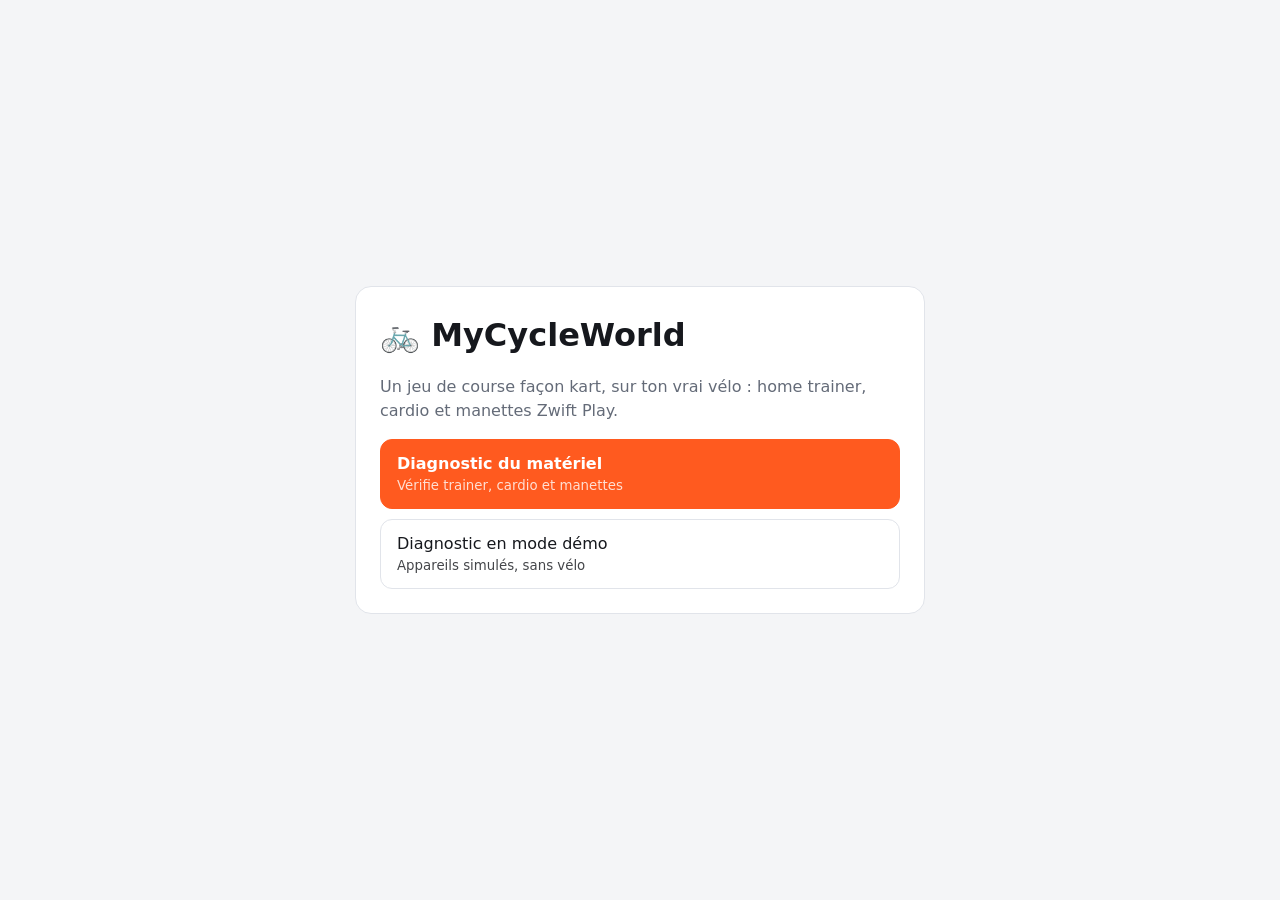
==== index.html @ 46823db3 "Page de diagnostic BLE : home trainer FTMS/CPS, cardio, Zwift Play, vitesses virtuelles Ajoute une p" ====
<!doctype html>
<html lang="fr">
<head>
  <meta charset="utf-8">
  <meta name="viewport" content="width=device-width, initial-scale=1">
  <title>MyCycleWorld</title>
  <style>
    :root { --bg: #f4f5f7; --card: #fff; --text: #16181d; --muted: #646b78; --accent: #ff5a1f; --border: #e1e4ea; }
    @media (prefers-color-scheme: dark) { :root:not([data-theme="light"]) { --bg: #0e1014; --card: #171a21; --text: #e8eaef; --muted: #949bab; --border: #2a2f3a; } }
    :root[data-theme="dark"] { --bg: #0e1014; --card: #171a21; --text: #e8eaef; --muted: #949bab; --border: #2a2f3a; }
    body { margin: 0; background: var(--bg); color: var(--text); font: 16px/1.5 system-ui, sans-serif; display: grid; place-items: center; min-height: 100vh; padding: 16px; box-sizing: border-box; }
    .card { background: var(--card); border: 1px solid var(--border); border-radius: 16px; padding: 24px; max-width: 520px; width: 100%; }
    h1 { margin: 0 0 4px; } p { color: var(--muted); }
    a.btn { display: block; text-decoration: none; padding: 12px 16px; border-radius: 12px; margin-top: 10px; border: 1px solid var(--border); color: var(--text); }
    a.btn.primary { background: var(--accent); border-color: var(--accent); color: #fff; font-weight: 600; }
    a.btn small { display: block; opacity: 0.8; font-weight: 400; }
  </style>
</head>
<body>
  <div class="card">
    <h1>🚲 MyCycleWorld</h1>
    <p>Un jeu de course façon kart, sur ton vrai vélo : home trainer, cardio et manettes Zwift Play.</p>
    <a class="btn primary" href="diag/">Diagnostic du matériel<small>Vérifie trainer, cardio et manettes</small></a>
    <a class="btn" href="diag/?demo=1">Diagnostic en mode démo<small>Appareils simulés, sans vélo</small></a>
  </div>
</body>
</html>
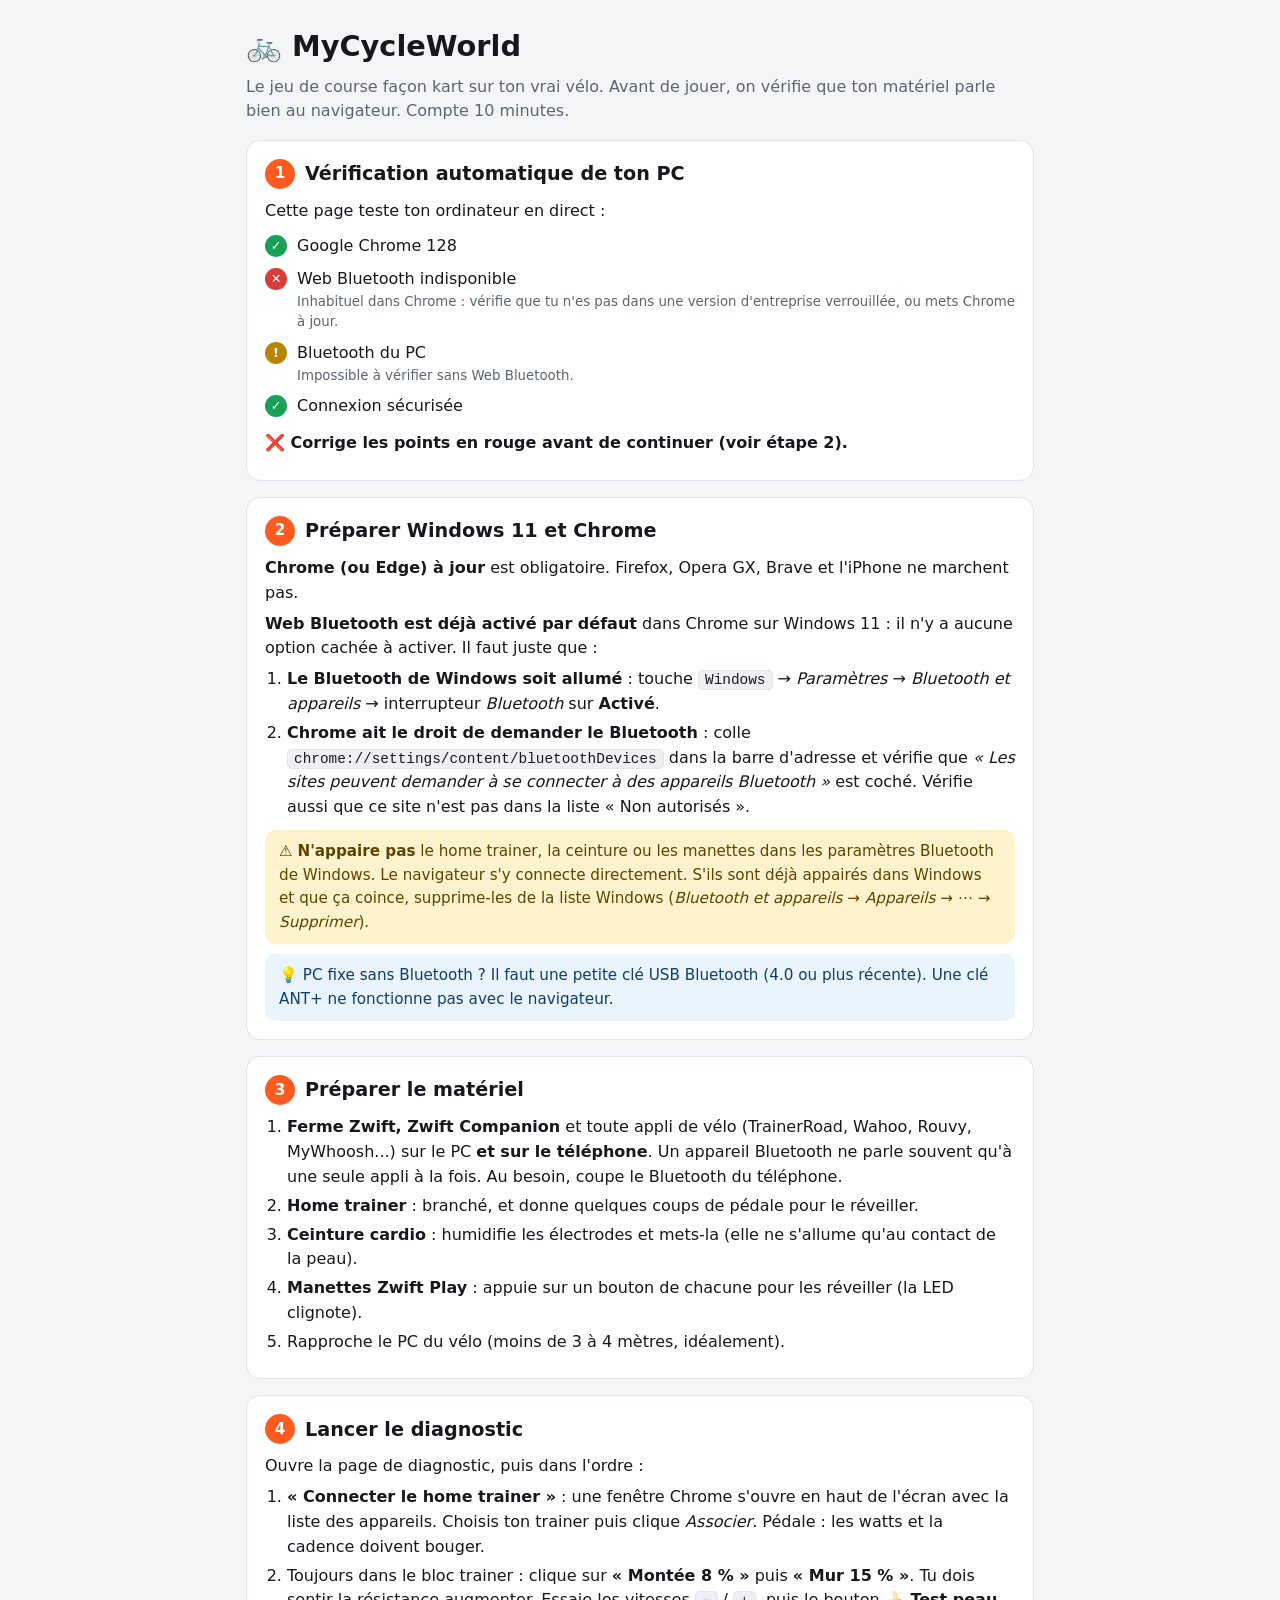
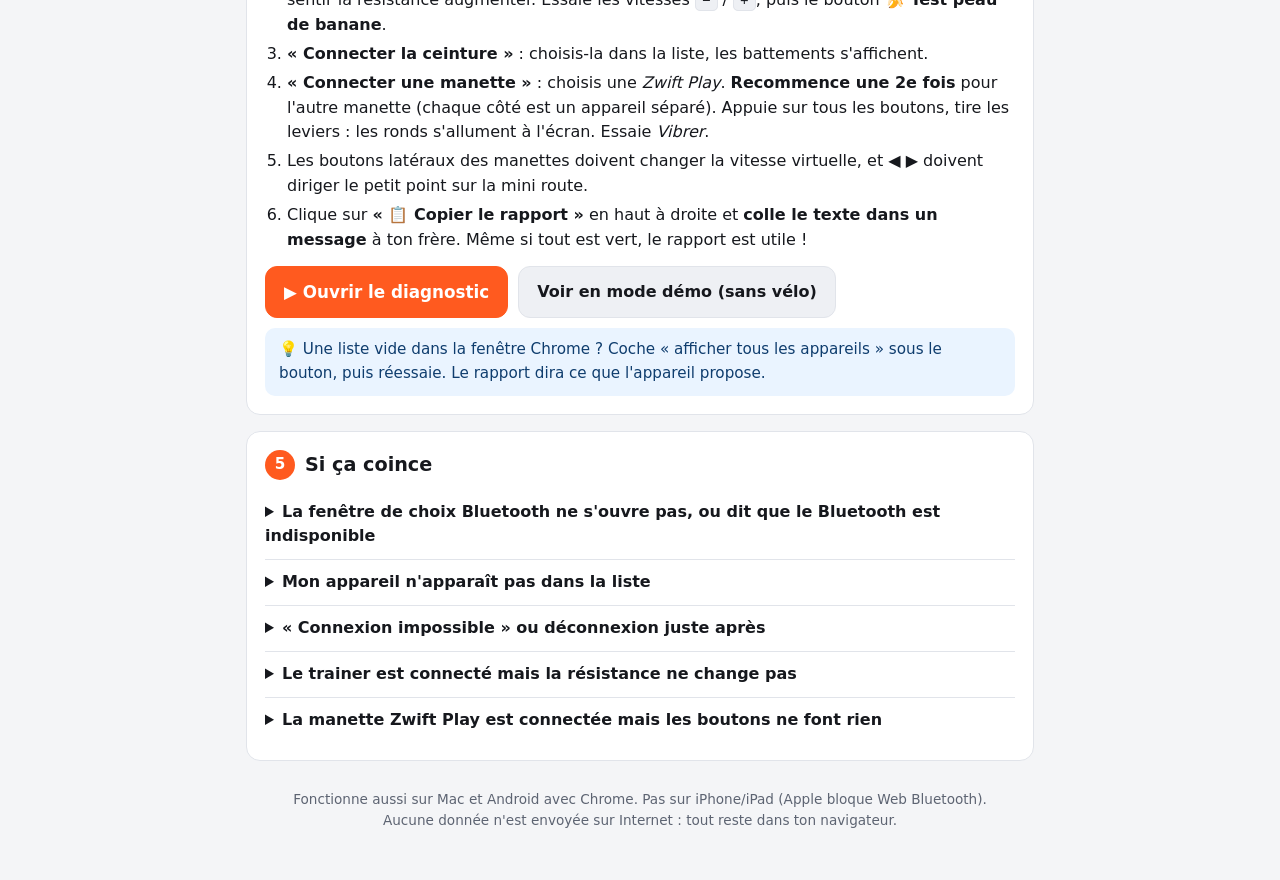
==== commit 496f480d: "Guide de connexion pas à pas, README et correctifs d'affichage mobile Page d'accueil transformée en " ====
--- a/index.html
+++ b/index.html
@@ -3,25 +3,231 @@
 <head>
   <meta charset="utf-8">
   <meta name="viewport" content="width=device-width, initial-scale=1">
-  <title>MyCycleWorld</title>
+  <title>MyCycleWorld · Guide</title>
+  <meta name="description" content="Comment connecter ton home trainer, ta ceinture cardio et tes manettes Zwift Play à MyCycleWorld.">
   <style>
-    :root { --bg: #f4f5f7; --card: #fff; --text: #16181d; --muted: #646b78; --accent: #ff5a1f; --border: #e1e4ea; }
-    @media (prefers-color-scheme: dark) { :root:not([data-theme="light"]) { --bg: #0e1014; --card: #171a21; --text: #e8eaef; --muted: #949bab; --border: #2a2f3a; } }
-    :root[data-theme="dark"] { --bg: #0e1014; --card: #171a21; --text: #e8eaef; --muted: #949bab; --border: #2a2f3a; }
-    body { margin: 0; background: var(--bg); color: var(--text); font: 16px/1.5 system-ui, sans-serif; display: grid; place-items: center; min-height: 100vh; padding: 16px; box-sizing: border-box; }
-    .card { background: var(--card); border: 1px solid var(--border); border-radius: 16px; padding: 24px; max-width: 520px; width: 100%; }
-    h1 { margin: 0 0 4px; } p { color: var(--muted); }
-    a.btn { display: block; text-decoration: none; padding: 12px 16px; border-radius: 12px; margin-top: 10px; border: 1px solid var(--border); color: var(--text); }
-    a.btn.primary { background: var(--accent); border-color: var(--accent); color: #fff; font-weight: 600; }
-    a.btn small { display: block; opacity: 0.8; font-weight: 400; }
+    :root {
+      --bg: #f4f5f7; --card: #ffffff; --text: #16181d; --muted: #5d6472; --border: #e1e4ea;
+      --accent: #ff5a1f; --ok: #18a058; --warn: #b98500; --bad: #d93a3a; --chip: #eef0f4;
+      --tip-bg: #eaf4ff; --tip-text: #0f3d6e; --alert-bg: #fff3cd; --alert-text: #5c4400;
+    }
+    @media (prefers-color-scheme: dark) {
+      :root:not([data-theme="light"]) {
+        --bg: #0e1014; --card: #171a21; --text: #e8eaef; --muted: #9aa1b0; --border: #2a2f3a; --chip: #222733;
+        --tip-bg: #10243a; --tip-text: #b9dbff; --alert-bg: #3a2f0c; --alert-text: #ffe39a;
+      }
+    }
+    :root[data-theme="dark"] {
+      --bg: #0e1014; --card: #171a21; --text: #e8eaef; --muted: #9aa1b0; --border: #2a2f3a; --chip: #222733;
+      --tip-bg: #10243a; --tip-text: #b9dbff; --alert-bg: #3a2f0c; --alert-text: #ffe39a;
+    }
+    * { box-sizing: border-box; }
+    body { margin: 0; background: var(--bg); color: var(--text); font: 16px/1.55 system-ui, -apple-system, "Segoe UI", Roboto, sans-serif; }
+    .wrap { max-width: 820px; margin: 0 auto; padding: 24px 16px 48px; }
+    header h1 { font-size: 1.8rem; margin: 0; }
+    header p { color: var(--muted); margin: 6px 0 0; }
+    h2 { font-size: 1.2rem; margin: 0 0 10px; display: flex; gap: 10px; align-items: center; }
+    .num { flex: none; width: 30px; height: 30px; border-radius: 50%; background: var(--accent); color: #fff; display: grid; place-items: center; font-size: 0.95rem; }
+    .card { background: var(--card); border: 1px solid var(--border); border-radius: 14px; padding: 18px; margin-top: 16px; }
+    .card p { margin: 6px 0; }
+    ol, ul { padding-left: 22px; margin: 6px 0; }
+    li { margin: 4px 0; }
+    code, kbd { overflow-wrap: anywhere; font: 0.9em ui-monospace, "Cascadia Mono", Consolas, monospace; background: var(--chip); border: 1px solid var(--border); border-radius: 5px; padding: 1px 6px; }
+    .copy { cursor: pointer; }
+    .muted { color: var(--muted); }
+    .tip { background: var(--tip-bg); color: var(--tip-text); border-radius: 10px; padding: 10px 14px; margin: 10px 0 0; font-size: 0.95rem; }
+    .alert { background: var(--alert-bg); color: var(--alert-text); border-radius: 10px; padding: 10px 14px; margin: 10px 0 0; font-size: 0.95rem; }
+    .cta { display: flex; flex-wrap: wrap; gap: 10px; margin-top: 14px; }
+    .btn { display: inline-flex; align-items: center; gap: 6px; text-decoration: none; padding: 12px 18px; border-radius: 12px; border: 1px solid var(--border); color: var(--text); background: var(--chip); font-weight: 600; }
+    .btn.primary { background: var(--accent); border-color: var(--accent); color: #fff; font-size: 1.05rem; }
+    .checks { list-style: none; padding: 0; margin: 10px 0 0; display: grid; gap: 8px; }
+    .checks li { display: flex; gap: 10px; align-items: flex-start; margin: 0; }
+    .dot { flex: none; width: 22px; height: 22px; border-radius: 50%; display: grid; place-items: center; color: #fff; font-size: 0.8rem; font-weight: 700; background: var(--muted); margin-top: 1px; }
+    .ok .dot { background: var(--ok); } .warn .dot { background: var(--warn); } .bad .dot { background: var(--bad); }
+    .checks small { display: block; color: var(--muted); }
+    #verdict { font-weight: 600; margin-top: 12px; }
+    details { border-top: 1px solid var(--border); padding: 10px 0; }
+    details:first-of-type { border-top: 0; }
+    summary { cursor: pointer; font-weight: 600; }
+    details p, details ul { margin-top: 8px; }
+    footer { color: var(--muted); font-size: 0.85rem; text-align: center; margin-top: 28px; }
   </style>
 </head>
 <body>
-  <div class="card">
-    <h1>🚲 MyCycleWorld</h1>
-    <p>Un jeu de course façon kart, sur ton vrai vélo : home trainer, cardio et manettes Zwift Play.</p>
-    <a class="btn primary" href="diag/">Diagnostic du matériel<small>Vérifie trainer, cardio et manettes</small></a>
-    <a class="btn" href="diag/?demo=1">Diagnostic en mode démo<small>Appareils simulés, sans vélo</small></a>
+  <div class="wrap">
+    <header>
+      <h1>🚲 MyCycleWorld</h1>
+      <p>Le jeu de course façon kart sur ton vrai vélo. Avant de jouer, on vérifie que ton matériel parle bien au navigateur. Compte 10 minutes.</p>
+    </header>
+
+    <section class="card">
+      <h2><span class="num">1</span> Vérification automatique de ton PC</h2>
+      <p>Cette page teste ton ordinateur en direct :</p>
+      <ul class="checks" id="checks">
+        <li id="cBrowser"><span class="dot">…</span><span>Navigateur</span></li>
+        <li id="cApi"><span class="dot">…</span><span>Web Bluetooth</span></li>
+        <li id="cAdapter"><span class="dot">…</span><span>Bluetooth du PC</span></li>
+        <li id="cSecure"><span class="dot">…</span><span>Connexion sécurisée (https)</span></li>
+      </ul>
+      <p id="verdict"></p>
+    </section>
+
+    <section class="card">
+      <h2><span class="num">2</span> Préparer Windows 11 et Chrome</h2>
+      <p><strong>Chrome (ou Edge) à jour</strong> est obligatoire. Firefox, Opera GX, Brave et l'iPhone ne marchent pas.</p>
+      <p><strong>Web Bluetooth est déjà activé par défaut</strong> dans Chrome sur Windows 11 : il n'y a aucune option cachée à activer. Il faut juste que :</p>
+      <ol>
+        <li><strong>Le Bluetooth de Windows soit allumé</strong> : touche <kbd>Windows</kbd> → <em>Paramètres</em> → <em>Bluetooth et appareils</em> → interrupteur <em>Bluetooth</em> sur <strong>Activé</strong>.</li>
+        <li><strong>Chrome ait le droit de demander le Bluetooth</strong> : colle <code class="copy" title="Cliquer pour copier">chrome://settings/content/bluetoothDevices</code> dans la barre d'adresse et vérifie que <em>« Les sites peuvent demander à se connecter à des appareils Bluetooth »</em> est coché. Vérifie aussi que ce site n'est pas dans la liste « Non autorisés ».</li>
+      </ol>
+      <div class="alert">⚠️ <strong>N'appaire pas</strong> le home trainer, la ceinture ou les manettes dans les paramètres Bluetooth de Windows. Le navigateur s'y connecte directement. S'ils sont déjà appairés dans Windows et que ça coince, supprime-les de la liste Windows (<em>Bluetooth et appareils</em> → <em>Appareils</em> → ⋯ → <em>Supprimer</em>).</div>
+      <div class="tip">💡 PC fixe sans Bluetooth ? Il faut une petite clé USB Bluetooth (4.0 ou plus récente). Une clé ANT+ ne fonctionne pas avec le navigateur.</div>
+    </section>
+
+    <section class="card">
+      <h2><span class="num">3</span> Préparer le matériel</h2>
+      <ol>
+        <li><strong>Ferme Zwift, Zwift Companion</strong> et toute appli de vélo (TrainerRoad, Wahoo, Rouvy, MyWhoosh...) sur le PC <strong>et sur le téléphone</strong>. Un appareil Bluetooth ne parle souvent qu'à une seule appli à la fois. Au besoin, coupe le Bluetooth du téléphone.</li>
+        <li><strong>Home trainer</strong> : branché, et donne quelques coups de pédale pour le réveiller.</li>
+        <li><strong>Ceinture cardio</strong> : humidifie les électrodes et mets-la (elle ne s'allume qu'au contact de la peau).</li>
+        <li><strong>Manettes Zwift Play</strong> : appuie sur un bouton de chacune pour les réveiller (la LED clignote).</li>
+        <li>Rapproche le PC du vélo (moins de 3 à 4 mètres, idéalement).</li>
+      </ol>
+    </section>
+
+    <section class="card">
+      <h2><span class="num">4</span> Lancer le diagnostic</h2>
+      <p>Ouvre la page de diagnostic, puis dans l'ordre :</p>
+      <ol>
+        <li><strong>« Connecter le home trainer »</strong> : une fenêtre Chrome s'ouvre en haut de l'écran avec la liste des appareils. Choisis ton trainer puis clique <em>Associer</em>. Pédale : les watts et la cadence doivent bouger.</li>
+        <li>Toujours dans le bloc trainer : clique sur <strong>« Montée 8 % »</strong> puis <strong>« Mur 15 % »</strong>. Tu dois sentir la résistance augmenter. Essaie les vitesses <kbd>−</kbd> / <kbd>+</kbd>, puis le bouton <strong>🍌 Test peau de banane</strong>.</li>
+        <li><strong>« Connecter la ceinture »</strong> : choisis-la dans la liste, les battements s'affichent.</li>
+        <li><strong>« Connecter une manette »</strong> : choisis une <em>Zwift Play</em>. <strong>Recommence une 2e fois</strong> pour l'autre manette (chaque côté est un appareil séparé). Appuie sur tous les boutons, tire les leviers : les ronds s'allument à l'écran. Essaie <em>Vibrer</em>.</li>
+        <li>Les boutons latéraux des manettes doivent changer la vitesse virtuelle, et ◀ ▶ doivent diriger le petit point sur la mini route.</li>
+        <li>Clique sur <strong>« 📋 Copier le rapport »</strong> en haut à droite et <strong>colle le texte dans un message</strong> à ton frère. Même si tout est vert, le rapport est utile !</li>
+      </ol>
+      <div class="cta">
+        <a class="btn primary" href="diag/">▶ Ouvrir le diagnostic</a>
+        <a class="btn" href="diag/?demo=1">Voir en mode démo (sans vélo)</a>
+      </div>
+      <div class="tip">💡 Une liste vide dans la fenêtre Chrome ? Coche « afficher tous les appareils » sous le bouton, puis réessaie. Le rapport dira ce que l'appareil propose.</div>
+    </section>
+
+    <section class="card">
+      <h2><span class="num">5</span> Si ça coince</h2>
+      <details>
+        <summary>La fenêtre de choix Bluetooth ne s'ouvre pas, ou dit que le Bluetooth est indisponible</summary>
+        <ul>
+          <li>Vérifie l'étape 2 (Bluetooth Windows activé, autorisation dans Chrome).</li>
+          <li>Ferme complètement Chrome (toutes les fenêtres) puis rouvre-le.</li>
+          <li>Mets Chrome à jour : <code class="copy">chrome://settings/help</code>.</li>
+        </ul>
+      </details>
+      <details>
+        <summary>Mon appareil n'apparaît pas dans la liste</summary>
+        <ul>
+          <li>Il est sans doute encore connecté à une autre appli (Zwift, Companion, téléphone). Ferme-la et attends 10 secondes.</li>
+          <li>Réveille-le (pédaler, appuyer sur un bouton, mettre la ceinture).</li>
+          <li>Coche « afficher tous les appareils ».</li>
+        </ul>
+      </details>
+      <details>
+        <summary>« Connexion impossible » ou déconnexion juste après</summary>
+        <ul>
+          <li>Réessaie une ou deux fois, Windows rate parfois la première connexion.</li>
+          <li>Si l'appareil est appairé dans les paramètres Windows, supprime-le de Windows (voir l'encadré de l'étape 2).</li>
+          <li>Éteins/rallume le Bluetooth de Windows.</li>
+        </ul>
+      </details>
+      <details>
+        <summary>Le trainer est connecté mais la résistance ne change pas</summary>
+        <ul>
+          <li>Regarde le bilan : « Le trainer accepte les changements de pente » doit être vert.</li>
+          <li>Pédale à au moins 60 tr/min : beaucoup de trainers ne freinent pas à l'arrêt.</li>
+          <li>Ferme toute autre appli qui pourrait garder le contrôle du trainer.</li>
+          <li>Envoie le rapport : il indique si ton modèle accepte la simulation de pente.</li>
+        </ul>
+      </details>
+      <details>
+        <summary>La manette Zwift Play est connectée mais les boutons ne font rien</summary>
+        <ul>
+          <li>Vérifie que Zwift et Zwift Companion sont bien fermés <strong>sur le téléphone aussi</strong>.</li>
+          <li>Appuie sur un bouton : la page indique alors si c'est la manette gauche ou droite.</li>
+          <li>Coche « détails techniques » dans le journal, appuie sur quelques boutons, puis envoie le rapport. C'est exactement ce qui permet de corriger.</li>
+        </ul>
+      </details>
+    </section>
+
+    <footer>
+      Fonctionne aussi sur Mac et Android avec Chrome. Pas sur iPhone/iPad (Apple bloque Web Bluetooth).<br>
+      Aucune donnée n'est envoyée sur Internet : tout reste dans ton navigateur.
+    </footer>
   </div>
+
+  <script>
+    (async () => {
+      const set = (id, state, title, detail) => {
+        const li = document.getElementById(id);
+        li.className = state;
+        li.querySelector('.dot').textContent = { ok: '✓', warn: '!', bad: '✕' }[state];
+        li.lastElementChild.innerHTML = `${title}${detail ? `<small>${detail}</small>` : ''}`;
+      };
+      const ua = navigator.userAgent;
+      const brands = (navigator.userAgentData?.brands || []).map((b) => b.brand);
+      const isEdge = /Edg\//.test(ua);
+      const isChrome = brands.includes('Google Chrome') || (/Chrome\//.test(ua) && !isEdge && !/OPR\//.test(ua));
+      const isIOS = /iPhone|iPad|iPod/.test(ua) || (navigator.platform === 'MacIntel' && navigator.maxTouchPoints > 1);
+      const major = Number((ua.match(/(?:Chrome|Edg)\/(\d+)/) || [])[1] || 0);
+      let allGood = true;
+
+      if (isIOS) {
+        set('cBrowser', 'bad', 'iPhone / iPad détecté', 'Apple bloque Web Bluetooth : utilise un PC Windows, un Mac ou un Android avec Chrome.');
+        allGood = false;
+      } else if (isChrome || isEdge) {
+        const name = isEdge ? 'Microsoft Edge' : 'Google Chrome';
+        if (major && major < 120) {
+          set('cBrowser', 'warn', `${name} ${major}`, 'Version ancienne : mets à jour via chrome://settings/help');
+        } else set('cBrowser', 'ok', `${name}${major ? ' ' + major : ''}`);
+      } else {
+        set('cBrowser', 'bad', 'Navigateur non compatible', 'Ouvre cette page dans Google Chrome ou Microsoft Edge.');
+        allGood = false;
+      }
+
+      if (!window.isSecureContext) {
+        set('cSecure', 'bad', 'Page non sécurisée', 'Il faut ouvrir la page en https://');
+        allGood = false;
+      } else set('cSecure', 'ok', 'Connexion sécurisée');
+
+      if (!navigator.bluetooth) {
+        set('cApi', 'bad', 'Web Bluetooth indisponible', isChrome || isEdge
+          ? 'Inhabituel dans Chrome : vérifie que tu n\'es pas dans une version d\'entreprise verrouillée, ou mets Chrome à jour.'
+          : 'Ce navigateur ne le gère pas.');
+        set('cAdapter', 'warn', 'Bluetooth du PC', 'Impossible à vérifier sans Web Bluetooth.');
+        allGood = false;
+      } else {
+        set('cApi', 'ok', 'Web Bluetooth disponible');
+        let available = null;
+        try { available = await navigator.bluetooth.getAvailability(); } catch { available = null; }
+        if (available === true) set('cAdapter', 'ok', 'Bluetooth du PC détecté et allumé');
+        else if (available === false) {
+          set('cAdapter', 'bad', 'Bluetooth éteint ou absent', 'Allume-le : Paramètres Windows → Bluetooth et appareils → Bluetooth Activé. PC fixe : il faut peut-être une clé USB Bluetooth.');
+          allGood = false;
+        } else set('cAdapter', 'warn', 'Bluetooth du PC', 'Impossible à vérifier automatiquement : la fenêtre de connexion le dira.');
+      }
+
+      document.getElementById('verdict').textContent = allGood
+        ? '✅ Ton PC est prêt. Passe aux étapes suivantes.'
+        : '❌ Corrige les points en rouge avant de continuer (voir étape 2).';
+
+      document.querySelectorAll('.copy').forEach((el) => el.addEventListener('click', async () => {
+        try {
+          await navigator.clipboard.writeText(el.textContent);
+          const old = el.textContent;
+          el.textContent = 'copié ✓ (colle-le dans la barre d\'adresse)';
+          setTimeout(() => (el.textContent = old), 1800);
+        } catch { /* copie manuelle */ }
+      }));
+    })();
+  </script>
 </body>
 </html>
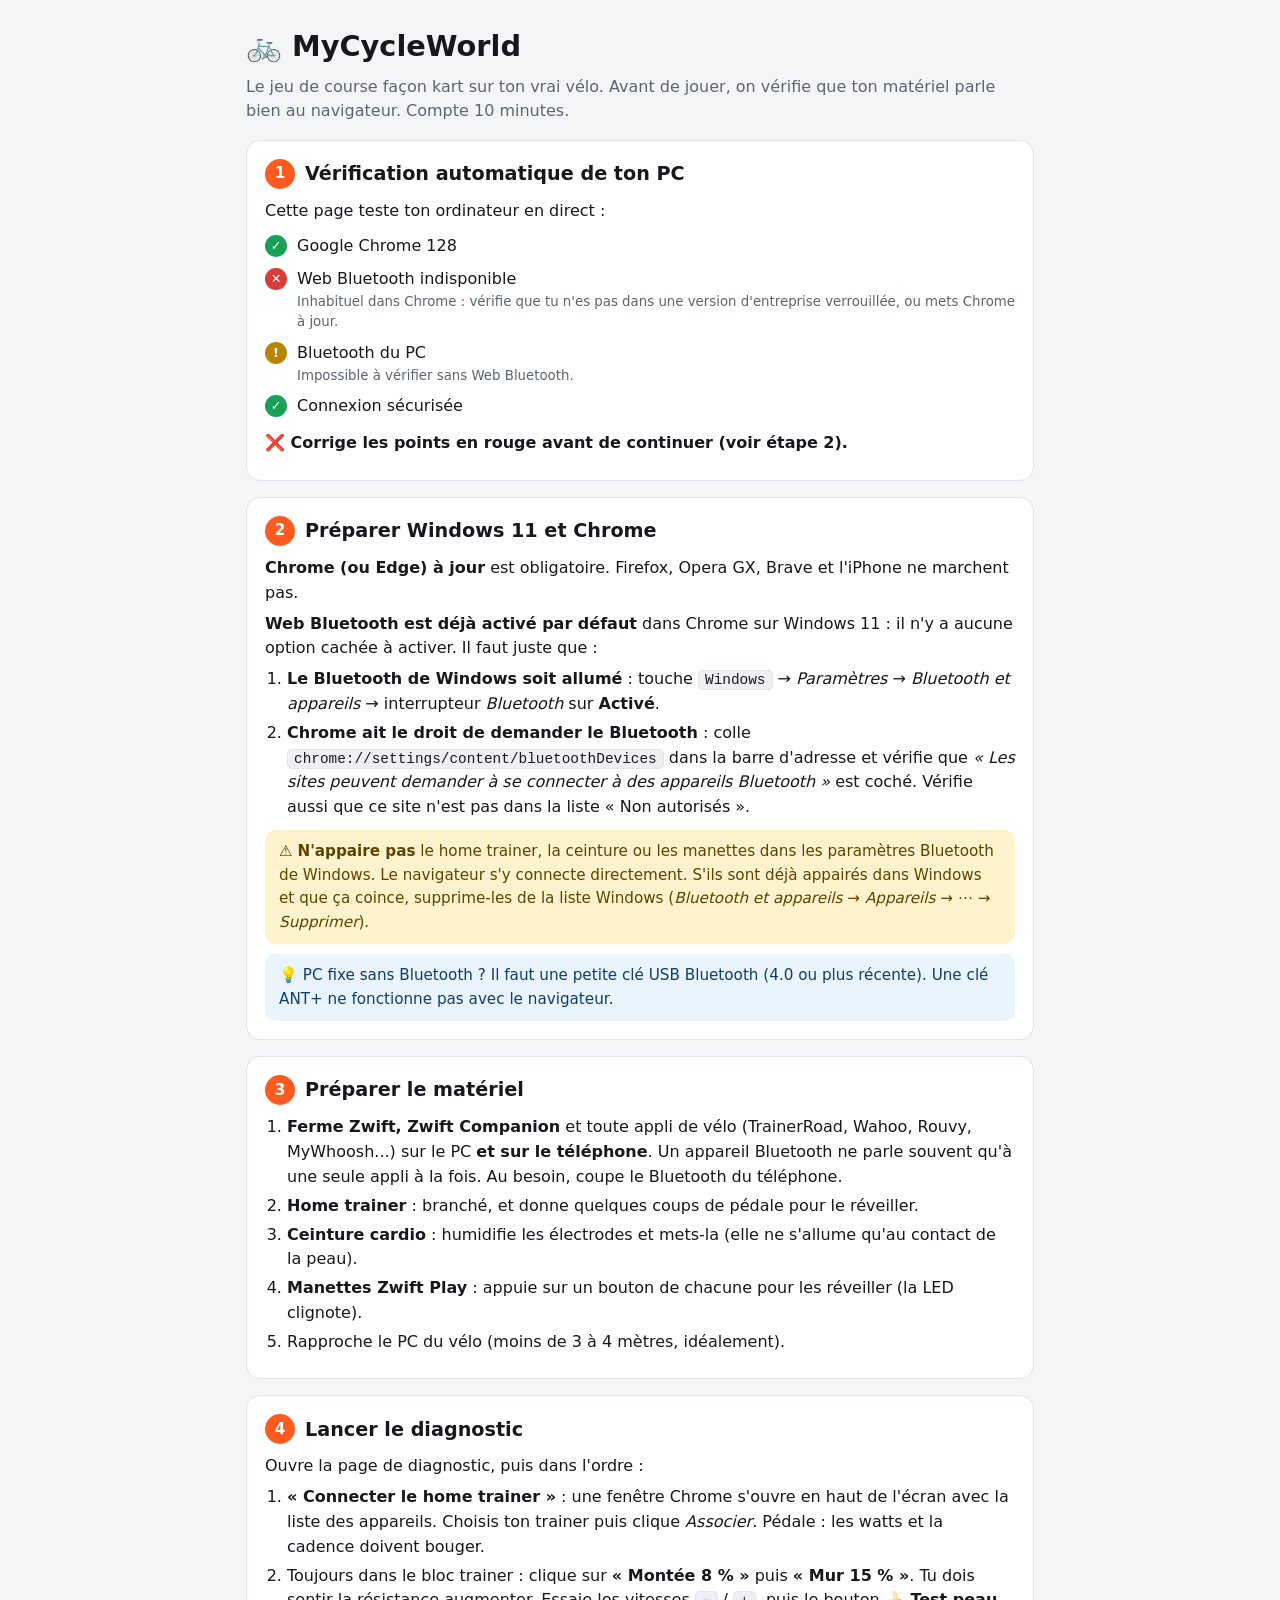
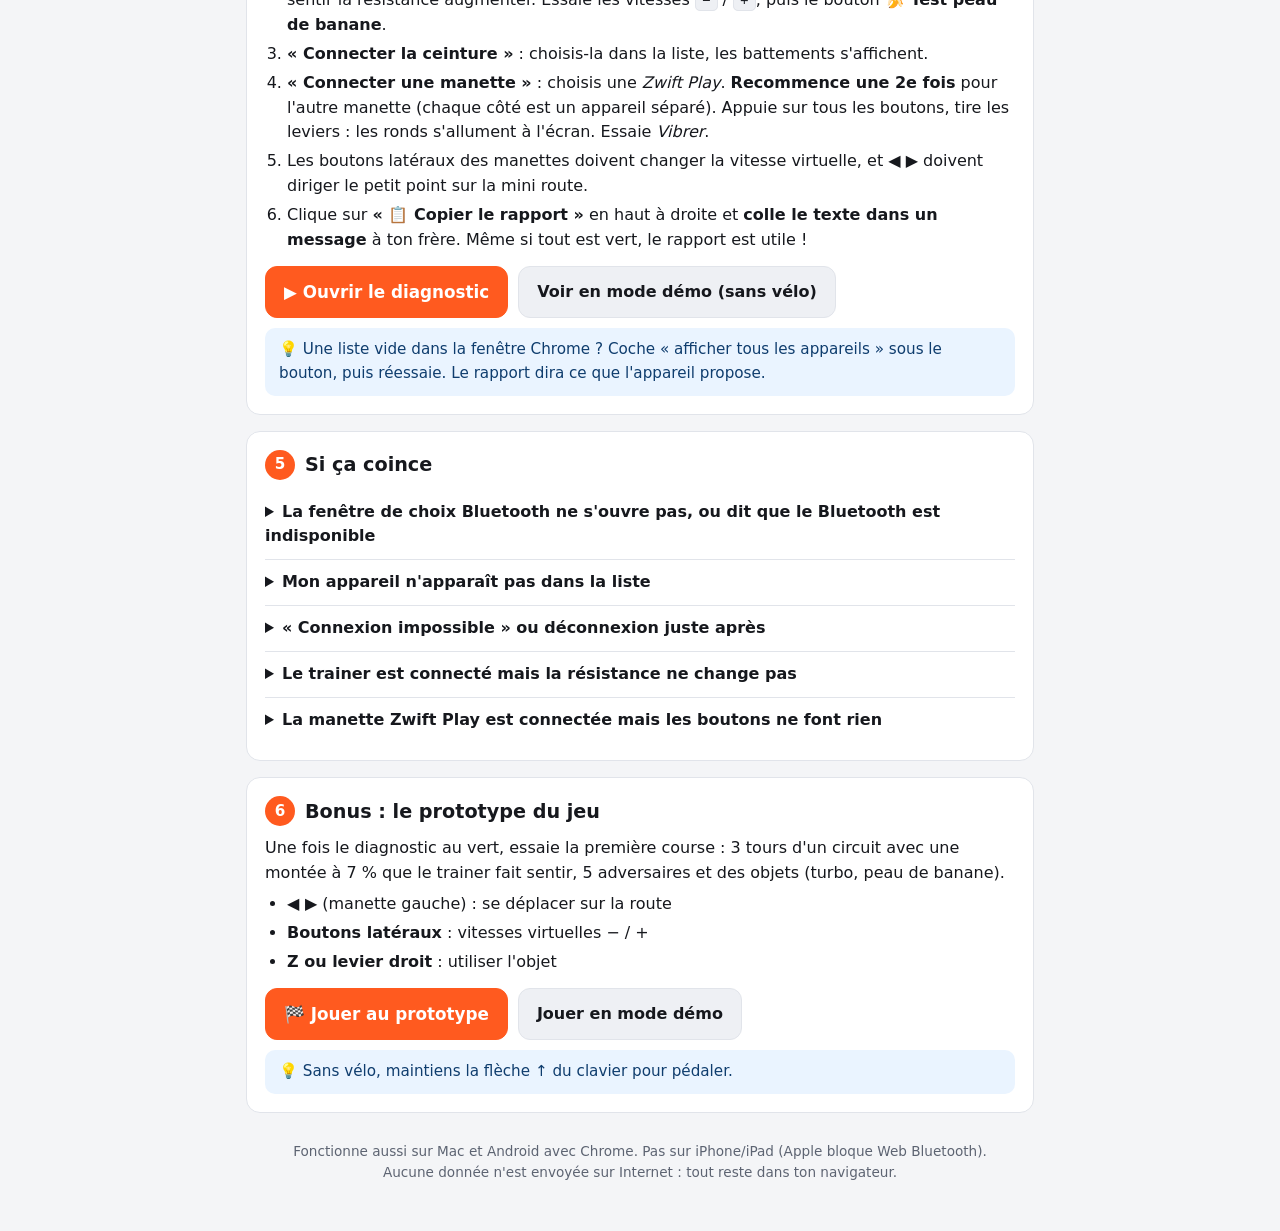
==== commit 4eef6a21: "Prototype jouable 3D : course sur circuit avec relief, IA et objets Jeu Three.js (sans build) qui ré" ====
--- a/index.html
+++ b/index.html
@@ -110,6 +110,7 @@
         <a class="btn primary" href="diag/">▶ Ouvrir le diagnostic</a>
         <a class="btn" href="diag/?demo=1">Voir en mode démo (sans vélo)</a>
       </div>
+
       <div class="tip">💡 Une liste vide dans la fenêtre Chrome ? Coche « afficher tous les appareils » sous le bouton, puis réessaie. Le rapport dira ce que l'appareil propose.</div>
     </section>
 
@@ -156,6 +157,21 @@
           <li>Coche « détails techniques » dans le journal, appuie sur quelques boutons, puis envoie le rapport. C'est exactement ce qui permet de corriger.</li>
         </ul>
       </details>
+    </section>
+
+    <section class="card">
+      <h2><span class="num">6</span> Bonus : le prototype du jeu</h2>
+      <p>Une fois le diagnostic au vert, essaie la première course : 3 tours d'un circuit avec une montée à 7 % que le trainer fait sentir, 5 adversaires et des objets (turbo, peau de banane).</p>
+      <ul>
+        <li><strong>◀ ▶</strong> (manette gauche) : se déplacer sur la route</li>
+        <li><strong>Boutons latéraux</strong> : vitesses virtuelles − / +</li>
+        <li><strong>Z ou levier droit</strong> : utiliser l'objet</li>
+      </ul>
+      <div class="cta">
+        <a class="btn primary" href="game/">🏁 Jouer au prototype</a>
+        <a class="btn" href="game/?demo=1">Jouer en mode démo</a>
+      </div>
+      <div class="tip">💡 Sans vélo, maintiens la flèche ↑ du clavier pour pédaler.</div>
     </section>
 
     <footer>
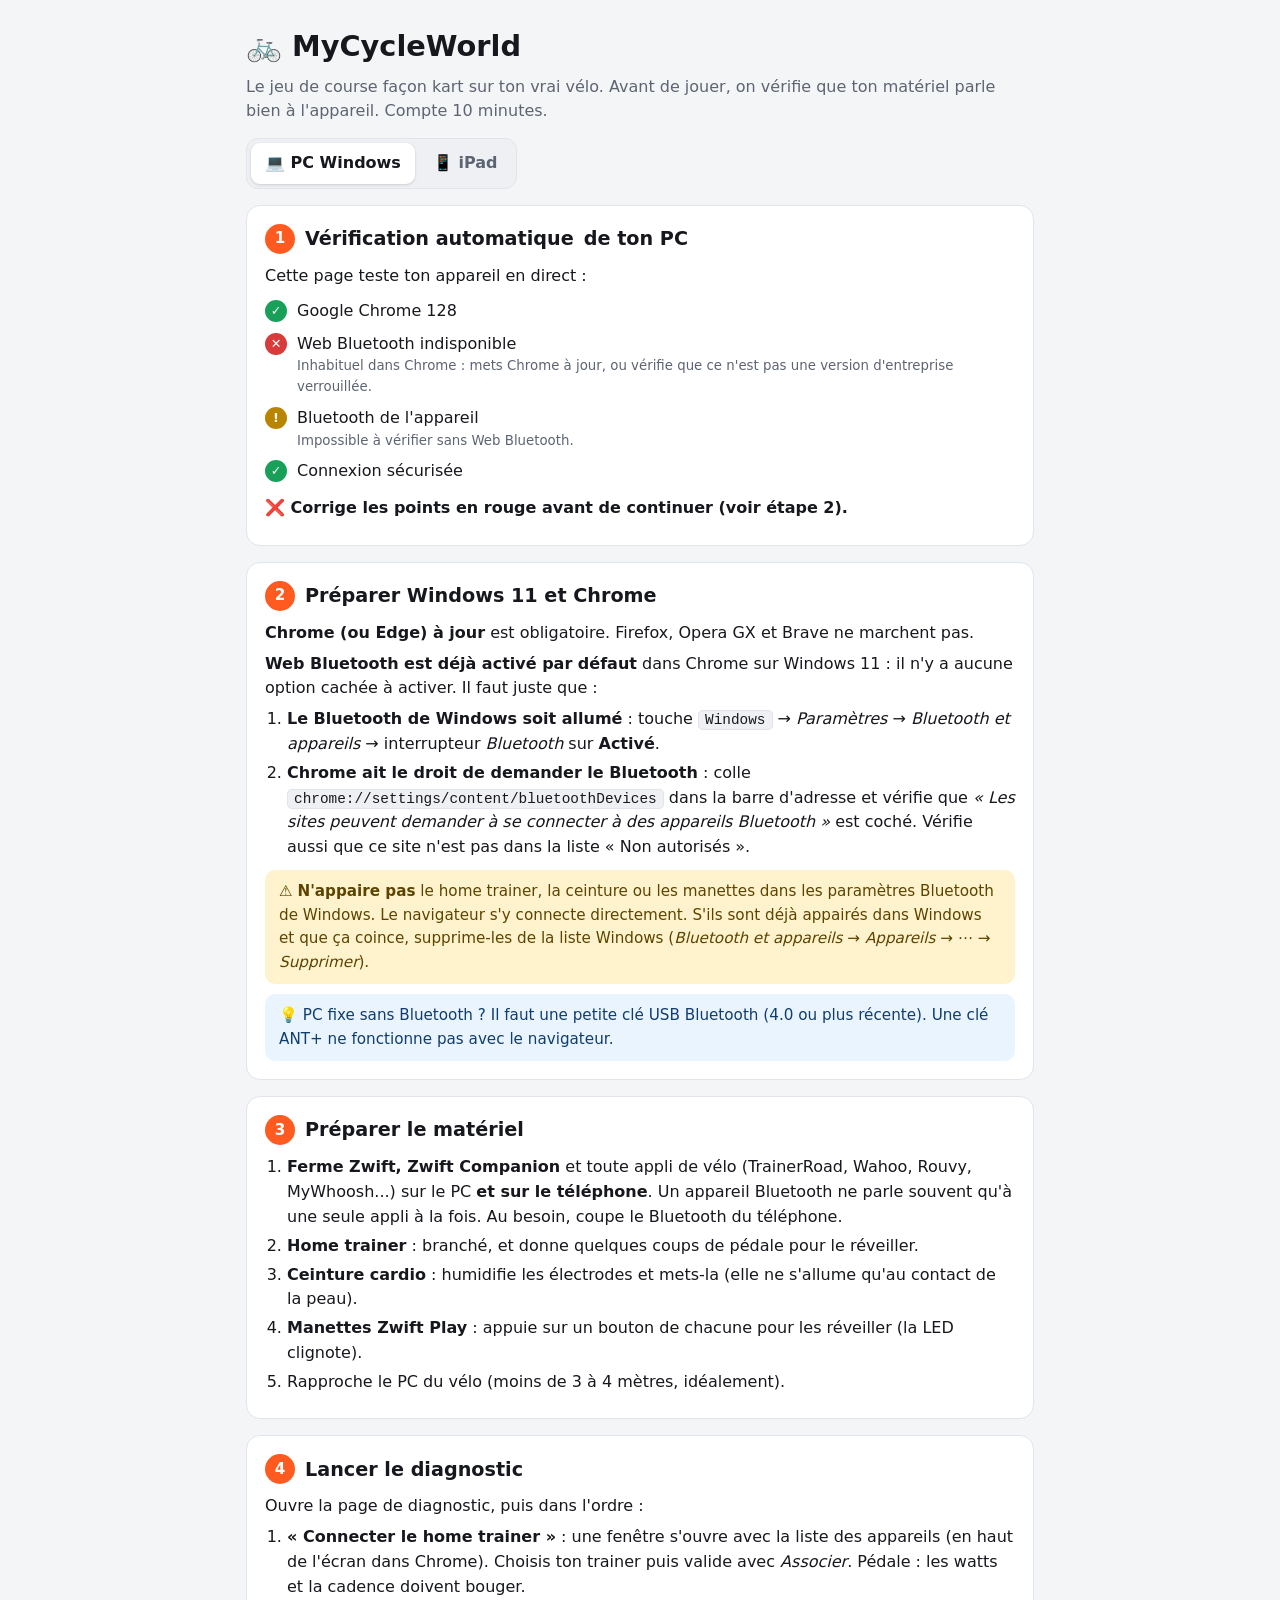
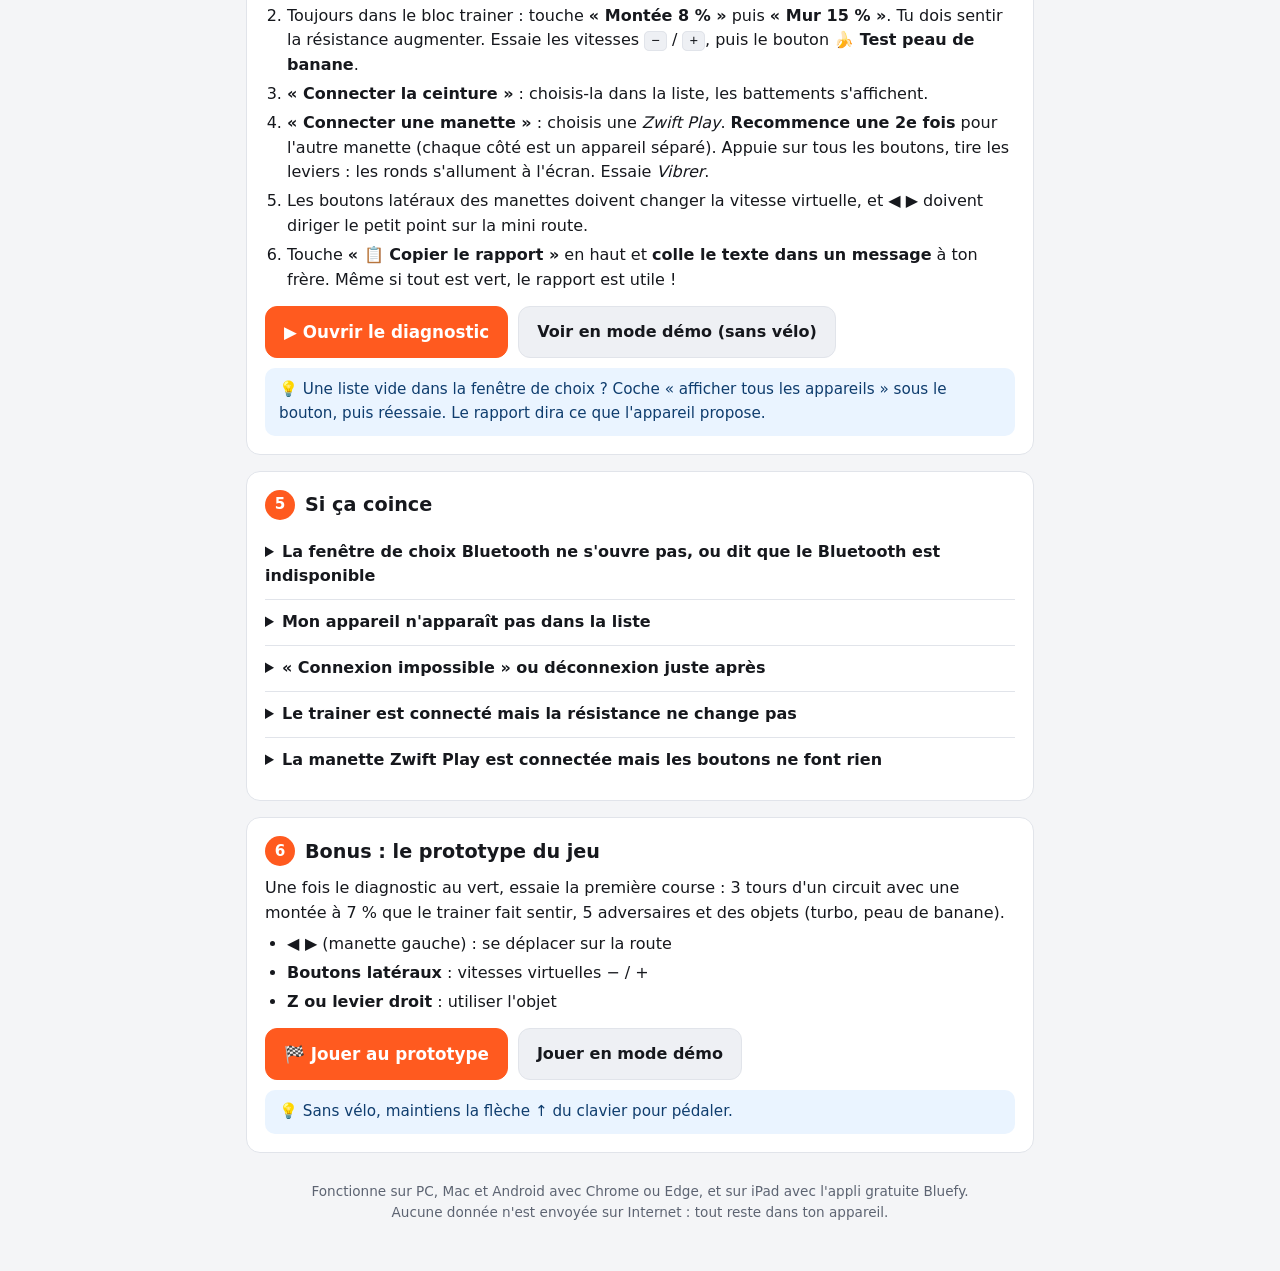
==== commit 94f4b8e7: "Compatibilité iPad via Bluefy : guide PC/iPad, détection, rapport et écran allumé - Guide avec sélec" ====
--- a/index.html
+++ b/index.html
@@ -51,30 +51,41 @@
     summary { cursor: pointer; font-weight: 600; }
     details p, details ul { margin-top: 8px; }
     footer { color: var(--muted); font-size: 0.85rem; text-align: center; margin-top: 28px; }
+    .switch { display: inline-flex; background: var(--chip); border: 1px solid var(--border); border-radius: 12px; padding: 4px; gap: 4px; margin-top: 14px; flex-wrap: wrap; }
+    .switch button { font: inherit; font-weight: 600; border: 0; background: transparent; color: var(--muted); padding: 8px 14px; border-radius: 9px; cursor: pointer; }
+    .switch button[aria-pressed="true"] { background: var(--card); color: var(--text); box-shadow: 0 1px 3px rgba(0, 0, 0, 0.15); }
+    body[data-platform="pc"] .only-ipad, body[data-platform="ipad"] .only-pc { display: none !important; }
+    .url-box { display: flex; flex-wrap: wrap; gap: 8px; align-items: center; margin: 8px 0; }
+    .url-box code { font-size: 1rem; padding: 6px 10px; }
+    button.btn { font: inherit; font-weight: 600; cursor: pointer; }
   </style>
 </head>
-<body>
+<body data-platform="pc">
   <div class="wrap">
     <header>
       <h1>🚲 MyCycleWorld</h1>
-      <p>Le jeu de course façon kart sur ton vrai vélo. Avant de jouer, on vérifie que ton matériel parle bien au navigateur. Compte 10 minutes.</p>
+      <p>Le jeu de course façon kart sur ton vrai vélo. Avant de jouer, on vérifie que ton matériel parle bien à l'appareil. Compte 10 minutes.</p>
+      <div class="switch" role="group" aria-label="Choisis ton appareil">
+        <button type="button" data-set="pc" aria-pressed="true">💻 PC Windows</button>
+        <button type="button" data-set="ipad" aria-pressed="false">📱 iPad</button>
+      </div>
     </header>
 
     <section class="card">
-      <h2><span class="num">1</span> Vérification automatique de ton PC</h2>
-      <p>Cette page teste ton ordinateur en direct :</p>
+      <h2><span class="num">1</span> Vérification automatique <span class="only-pc">de ton PC</span><span class="only-ipad">de ta tablette</span></h2>
+      <p>Cette page teste ton appareil en direct :</p>
       <ul class="checks" id="checks">
         <li id="cBrowser"><span class="dot">…</span><span>Navigateur</span></li>
         <li id="cApi"><span class="dot">…</span><span>Web Bluetooth</span></li>
-        <li id="cAdapter"><span class="dot">…</span><span>Bluetooth du PC</span></li>
+        <li id="cAdapter"><span class="dot">…</span><span>Bluetooth de l'appareil</span></li>
         <li id="cSecure"><span class="dot">…</span><span>Connexion sécurisée (https)</span></li>
       </ul>
       <p id="verdict"></p>
     </section>
 
-    <section class="card">
+    <section class="card only-pc">
       <h2><span class="num">2</span> Préparer Windows 11 et Chrome</h2>
-      <p><strong>Chrome (ou Edge) à jour</strong> est obligatoire. Firefox, Opera GX, Brave et l'iPhone ne marchent pas.</p>
+      <p><strong>Chrome (ou Edge) à jour</strong> est obligatoire. Firefox, Opera GX et Brave ne marchent pas.</p>
       <p><strong>Web Bluetooth est déjà activé par défaut</strong> dans Chrome sur Windows 11 : il n'y a aucune option cachée à activer. Il faut juste que :</p>
       <ol>
         <li><strong>Le Bluetooth de Windows soit allumé</strong> : touche <kbd>Windows</kbd> → <em>Paramètres</em> → <em>Bluetooth et appareils</em> → interrupteur <em>Bluetooth</em> sur <strong>Activé</strong>.</li>
@@ -84,44 +95,66 @@
       <div class="tip">💡 PC fixe sans Bluetooth ? Il faut une petite clé USB Bluetooth (4.0 ou plus récente). Une clé ANT+ ne fonctionne pas avec le navigateur.</div>
     </section>
 
+    <section class="card only-ipad">
+      <h2><span class="num">2</span> Préparer l'iPad avec Bluefy</h2>
+      <p>Apple bloque le Bluetooth dans Safari (et dans Chrome sur iPad). La solution : <strong>Bluefy</strong>, un navigateur <strong>gratuit</strong> de l'App Store qui l'autorise.</p>
+      <ol>
+        <li><strong>Installe Bluefy</strong> depuis l'App Store :
+          <div class="cta"><a class="btn primary" id="bluefyLink" href="https://apps.apple.com/app/bluefy-web-ble-browser/id1492822055">⬇ Installer Bluefy (gratuit)</a></div>
+        </li>
+        <li><strong>Copie l'adresse du site</strong>, puis ouvre Bluefy et colle-la dans sa barre d'adresse :
+          <div class="url-box"><code id="siteUrl">gbillois.github.io/MyCycleWorld</code><button type="button" class="btn" id="copyUrl">📋 Copier l'adresse</button></div>
+          Ajoute-la en favori dans Bluefy pour la retrouver.</li>
+        <li>Quand Bluefy demande l'accès au Bluetooth, touche <strong>Autoriser</strong>. Si tu as refusé : <em>Réglages</em> de l'iPad → <em>Bluefy</em> → active <em>Bluetooth</em>.</li>
+        <li><strong>Bluetooth de l'iPad allumé</strong> : <em>Réglages</em> → <em>Bluetooth</em> → activé.</li>
+        <li><strong>Garde Bluefy au premier plan</strong> pendant que tu roules : si tu changes d'appli, l'iPad coupe la connexion. La page essaie de garder l'écran allumé ; sinon règle <em>Réglages</em> → <em>Luminosité et affichage</em> → <em>Verrouillage automatique</em> → <em>Jamais</em> le temps de la séance.</li>
+      </ol>
+      <div class="alert">⚠️ <strong>N'appaire pas</strong> le home trainer, la ceinture ou les manettes dans <em>Réglages</em> → <em>Bluetooth</em>. Bluefy s'y connecte directement. S'ils y apparaissent sous « Mes appareils » et que ça coince, touche ⓘ → <em>Oublier cet appareil</em>.</div>
+      <div class="tip">💡 Une tablette Android ? Pas besoin de Bluefy : Chrome suffit, suis les étapes « PC Windows ».</div>
+    </section>
+
     <section class="card">
       <h2><span class="num">3</span> Préparer le matériel</h2>
       <ol>
-        <li><strong>Ferme Zwift, Zwift Companion</strong> et toute appli de vélo (TrainerRoad, Wahoo, Rouvy, MyWhoosh...) sur le PC <strong>et sur le téléphone</strong>. Un appareil Bluetooth ne parle souvent qu'à une seule appli à la fois. Au besoin, coupe le Bluetooth du téléphone.</li>
+        <li><strong>Ferme Zwift, Zwift Companion</strong> et toute appli de vélo (TrainerRoad, Wahoo, Rouvy, MyWhoosh...) sur <span class="only-pc">le PC</span><span class="only-ipad">la tablette</span> <strong>et sur le téléphone</strong>. Un appareil Bluetooth ne parle souvent qu'à une seule appli à la fois. Au besoin, coupe le Bluetooth du téléphone.</li>
         <li><strong>Home trainer</strong> : branché, et donne quelques coups de pédale pour le réveiller.</li>
         <li><strong>Ceinture cardio</strong> : humidifie les électrodes et mets-la (elle ne s'allume qu'au contact de la peau).</li>
         <li><strong>Manettes Zwift Play</strong> : appuie sur un bouton de chacune pour les réveiller (la LED clignote).</li>
-        <li>Rapproche le PC du vélo (moins de 3 à 4 mètres, idéalement).</li>
+        <li class="only-pc">Rapproche le PC du vélo (moins de 3 à 4 mètres, idéalement).</li>
       </ol>
     </section>
 
     <section class="card">
       <h2><span class="num">4</span> Lancer le diagnostic</h2>
-      <p>Ouvre la page de diagnostic, puis dans l'ordre :</p>
+      <p>Ouvre la page de diagnostic<span class="only-ipad"> (dans Bluefy !)</span>, puis dans l'ordre :</p>
       <ol>
-        <li><strong>« Connecter le home trainer »</strong> : une fenêtre Chrome s'ouvre en haut de l'écran avec la liste des appareils. Choisis ton trainer puis clique <em>Associer</em>. Pédale : les watts et la cadence doivent bouger.</li>
-        <li>Toujours dans le bloc trainer : clique sur <strong>« Montée 8 % »</strong> puis <strong>« Mur 15 % »</strong>. Tu dois sentir la résistance augmenter. Essaie les vitesses <kbd>−</kbd> / <kbd>+</kbd>, puis le bouton <strong>🍌 Test peau de banane</strong>.</li>
+        <li><strong>« Connecter le home trainer »</strong> : une fenêtre s'ouvre avec la liste des appareils<span class="only-pc"> (en haut de l'écran dans Chrome)</span>. Choisis ton trainer puis valide<span class="only-pc"> avec <em>Associer</em></span>. Pédale : les watts et la cadence doivent bouger.</li>
+        <li>Toujours dans le bloc trainer : touche <strong>« Montée 8 % »</strong> puis <strong>« Mur 15 % »</strong>. Tu dois sentir la résistance augmenter. Essaie les vitesses <kbd>−</kbd> / <kbd>+</kbd>, puis le bouton <strong>🍌 Test peau de banane</strong>.</li>
         <li><strong>« Connecter la ceinture »</strong> : choisis-la dans la liste, les battements s'affichent.</li>
         <li><strong>« Connecter une manette »</strong> : choisis une <em>Zwift Play</em>. <strong>Recommence une 2e fois</strong> pour l'autre manette (chaque côté est un appareil séparé). Appuie sur tous les boutons, tire les leviers : les ronds s'allument à l'écran. Essaie <em>Vibrer</em>.</li>
         <li>Les boutons latéraux des manettes doivent changer la vitesse virtuelle, et ◀ ▶ doivent diriger le petit point sur la mini route.</li>
-        <li>Clique sur <strong>« 📋 Copier le rapport »</strong> en haut à droite et <strong>colle le texte dans un message</strong> à ton frère. Même si tout est vert, le rapport est utile !</li>
+        <li>Touche <strong>« 📋 Copier le rapport »</strong> en haut et <strong>colle le texte dans un message</strong> à ton frère. <span class="only-ipad">Si la copie est bloquée, une fenêtre s'ouvre avec le texte : « Tout sélectionner », puis « Copier ». </span>Même si tout est vert, le rapport est utile !</li>
       </ol>
       <div class="cta">
         <a class="btn primary" href="diag/">▶ Ouvrir le diagnostic</a>
         <a class="btn" href="diag/?demo=1">Voir en mode démo (sans vélo)</a>
       </div>
-
-      <div class="tip">💡 Une liste vide dans la fenêtre Chrome ? Coche « afficher tous les appareils » sous le bouton, puis réessaie. Le rapport dira ce que l'appareil propose.</div>
+      <div class="tip">💡 Une liste vide dans la fenêtre de choix ? Coche « afficher tous les appareils » sous le bouton, puis réessaie. Le rapport dira ce que l'appareil propose.</div>
     </section>
 
     <section class="card">
       <h2><span class="num">5</span> Si ça coince</h2>
       <details>
         <summary>La fenêtre de choix Bluetooth ne s'ouvre pas, ou dit que le Bluetooth est indisponible</summary>
-        <ul>
+        <ul class="only-pc">
           <li>Vérifie l'étape 2 (Bluetooth Windows activé, autorisation dans Chrome).</li>
           <li>Ferme complètement Chrome (toutes les fenêtres) puis rouvre-le.</li>
           <li>Mets Chrome à jour : <code class="copy">chrome://settings/help</code>.</li>
+        </ul>
+        <ul class="only-ipad">
+          <li>Vérifie que la page est bien ouverte <strong>dans Bluefy</strong>, pas dans Safari.</li>
+          <li><em>Réglages</em> → <em>Bluefy</em> → <em>Bluetooth</em> doit être activé, et le Bluetooth de l'iPad allumé.</li>
+          <li>Ferme Bluefy (balaye-le vers le haut dans le sélecteur d'applis) puis rouvre-le.</li>
         </ul>
       </details>
       <details>
@@ -135,9 +168,10 @@
       <details>
         <summary>« Connexion impossible » ou déconnexion juste après</summary>
         <ul>
-          <li>Réessaie une ou deux fois, Windows rate parfois la première connexion.</li>
-          <li>Si l'appareil est appairé dans les paramètres Windows, supprime-le de Windows (voir l'encadré de l'étape 2).</li>
-          <li>Éteins/rallume le Bluetooth de Windows.</li>
+          <li>Réessaie une ou deux fois, la première connexion rate parfois.</li>
+          <li>Si l'appareil est appairé dans les réglages Bluetooth du système, supprime-le (voir l'encadré de l'étape 2).</li>
+          <li>Éteins/rallume le Bluetooth<span class="only-pc"> de Windows</span><span class="only-ipad"> de l'iPad</span>.</li>
+          <li class="only-ipad">Bluefy est-il resté au premier plan ? Changer d'appli coupe la connexion.</li>
         </ul>
       </details>
       <details>
@@ -171,79 +205,109 @@
         <a class="btn primary" href="game/">🏁 Jouer au prototype</a>
         <a class="btn" href="game/?demo=1">Jouer en mode démo</a>
       </div>
-      <div class="tip">💡 Sans vélo, maintiens la flèche ↑ du clavier pour pédaler.</div>
+      <div class="tip only-pc">💡 Sans vélo, maintiens la flèche ↑ du clavier pour pédaler.</div>
+      <div class="tip only-ipad">💡 Sur iPad, le jeu se pilote avec les manettes Zwift Play (pas de clavier).</div>
     </section>
 
     <footer>
-      Fonctionne aussi sur Mac et Android avec Chrome. Pas sur iPhone/iPad (Apple bloque Web Bluetooth).<br>
-      Aucune donnée n'est envoyée sur Internet : tout reste dans ton navigateur.
+      Fonctionne sur PC, Mac et Android avec Chrome ou Edge, et sur iPad avec l'appli gratuite Bluefy.<br>
+      Aucune donnée n'est envoyée sur Internet : tout reste dans ton appareil.
     </footer>
   </div>
 
-  <script>
-    (async () => {
-      const set = (id, state, title, detail) => {
-        const li = document.getElementById(id);
-        li.className = state;
-        li.querySelector('.dot').textContent = { ok: '✓', warn: '!', bad: '✕' }[state];
-        li.lastElementChild.innerHTML = `${title}${detail ? `<small>${detail}</small>` : ''}`;
-      };
-      const ua = navigator.userAgent;
-      const brands = (navigator.userAgentData?.brands || []).map((b) => b.brand);
-      const isEdge = /Edg\//.test(ua);
-      const isChrome = brands.includes('Google Chrome') || (/Chrome\//.test(ua) && !isEdge && !/OPR\//.test(ua));
-      const isIOS = /iPhone|iPad|iPod/.test(ua) || (navigator.platform === 'MacIntel' && navigator.maxTouchPoints > 1);
-      const major = Number((ua.match(/(?:Chrome|Edg)\/(\d+)/) || [])[1] || 0);
-      let allGood = true;
-
-      if (isIOS) {
-        set('cBrowser', 'bad', 'iPhone / iPad détecté', 'Apple bloque Web Bluetooth : utilise un PC Windows, un Mac ou un Android avec Chrome.');
-        allGood = false;
-      } else if (isChrome || isEdge) {
-        const name = isEdge ? 'Microsoft Edge' : 'Google Chrome';
-        if (major && major < 120) {
-          set('cBrowser', 'warn', `${name} ${major}`, 'Version ancienne : mets à jour via chrome://settings/help');
-        } else set('cBrowser', 'ok', `${name}${major ? ' ' + major : ''}`);
-      } else {
-        set('cBrowser', 'bad', 'Navigateur non compatible', 'Ouvre cette page dans Google Chrome ou Microsoft Edge.');
+  <script type="module">
+    import { currentPlatform, BLUEFY_URL } from './src/core/platform.js';
+
+    const p = currentPlatform();
+    const $ = (id) => document.getElementById(id);
+
+    // Sélecteur PC / iPad, choisi automatiquement.
+    const setPlatform = (name) => {
+      document.body.dataset.platform = name;
+      document.querySelectorAll('.switch button').forEach((b) => b.setAttribute('aria-pressed', String(b.dataset.set === name)));
+    };
+    setPlatform(p.ios ? 'ipad' : 'pc');
+    document.querySelectorAll('.switch button').forEach((b) => b.addEventListener('click', () => setPlatform(b.dataset.set)));
+
+    const set = (id, state, title, detail) => {
+      const li = $(id);
+      li.className = state;
+      li.querySelector('.dot').textContent = { ok: '✓', warn: '!', bad: '✕' }[state];
+      li.lastElementChild.innerHTML = `${title}${detail ? `<small>${detail}</small>` : ''}`;
+    };
+    let allGood = true;
+
+    if (p.ios) {
+      if (p.hasBluetooth) set('cBrowser', 'ok', 'Bluefy sur iPad');
+      else {
+        set('cBrowser', 'bad', 'Safari sur iPad', `Apple y bloque le Bluetooth : <a href="${BLUEFY_URL}">installe Bluefy (gratuit)</a> et ouvre cette page dedans (étape 2).`);
         allGood = false;
       }
-
-      if (!window.isSecureContext) {
-        set('cSecure', 'bad', 'Page non sécurisée', 'Il faut ouvrir la page en https://');
+    } else if (p.browser === 'Chrome' || p.browser === 'Edge') {
+      const name = p.browser === 'Edge' ? 'Microsoft Edge' : 'Google Chrome';
+      if (p.major && p.major < 120) set('cBrowser', 'warn', `${name} ${p.major}`, 'Version ancienne : mets à jour via chrome://settings/help');
+      else set('cBrowser', 'ok', `${name}${p.major ? ' ' + p.major : ''}`);
+    } else {
+      set('cBrowser', 'bad', 'Navigateur non compatible', 'Ouvre cette page dans Google Chrome ou Microsoft Edge.');
+      allGood = false;
+    }
+
+    if (!window.isSecureContext) {
+      set('cSecure', 'bad', 'Page non sécurisée', 'Il faut ouvrir la page en https://');
+      allGood = false;
+    } else set('cSecure', 'ok', 'Connexion sécurisée');
+
+    if (!navigator.bluetooth) {
+      set('cApi', 'bad', 'Web Bluetooth indisponible', p.ios
+        ? 'Normal dans Safari : il faut Bluefy.'
+        : p.browser === 'Chrome' || p.browser === 'Edge'
+          ? 'Inhabituel dans Chrome : mets Chrome à jour, ou vérifie que ce n\'est pas une version d\'entreprise verrouillée.'
+          : 'Ce navigateur ne le gère pas.');
+      set('cAdapter', 'warn', 'Bluetooth de l\'appareil', 'Impossible à vérifier sans Web Bluetooth.');
+      allGood = false;
+    } else {
+      set('cApi', 'ok', 'Web Bluetooth disponible');
+      let available = null;
+      try { available = navigator.bluetooth.getAvailability ? await navigator.bluetooth.getAvailability() : null; } catch { available = null; }
+      if (available === true) set('cAdapter', 'ok', 'Bluetooth détecté et allumé');
+      else if (available === false) {
+        set('cAdapter', 'bad', 'Bluetooth éteint ou absent', p.ios
+          ? 'Allume-le : Réglages → Bluetooth, et autorise Bluefy : Réglages → Bluefy → Bluetooth.'
+          : 'Allume-le : Paramètres Windows → Bluetooth et appareils → Bluetooth Activé. PC fixe : il faut peut-être une clé USB Bluetooth.');
         allGood = false;
-      } else set('cSecure', 'ok', 'Connexion sécurisée');
-
-      if (!navigator.bluetooth) {
-        set('cApi', 'bad', 'Web Bluetooth indisponible', isChrome || isEdge
-          ? 'Inhabituel dans Chrome : vérifie que tu n\'es pas dans une version d\'entreprise verrouillée, ou mets Chrome à jour.'
-          : 'Ce navigateur ne le gère pas.');
-        set('cAdapter', 'warn', 'Bluetooth du PC', 'Impossible à vérifier sans Web Bluetooth.');
-        allGood = false;
-      } else {
-        set('cApi', 'ok', 'Web Bluetooth disponible');
-        let available = null;
-        try { available = await navigator.bluetooth.getAvailability(); } catch { available = null; }
-        if (available === true) set('cAdapter', 'ok', 'Bluetooth du PC détecté et allumé');
-        else if (available === false) {
-          set('cAdapter', 'bad', 'Bluetooth éteint ou absent', 'Allume-le : Paramètres Windows → Bluetooth et appareils → Bluetooth Activé. PC fixe : il faut peut-être une clé USB Bluetooth.');
-          allGood = false;
-        } else set('cAdapter', 'warn', 'Bluetooth du PC', 'Impossible à vérifier automatiquement : la fenêtre de connexion le dira.');
+      } else set('cAdapter', 'warn', 'Bluetooth de l\'appareil', 'Impossible à vérifier automatiquement : la fenêtre de connexion le dira.');
+    }
+
+    $('verdict').textContent = allGood
+      ? '✅ Ton appareil est prêt. Passe aux étapes suivantes.'
+      : p.ios && !p.hasBluetooth
+        ? '❌ Tu es dans Safari : suis l\'étape 2 pour ouvrir cette page dans Bluefy.'
+        : '❌ Corrige les points en rouge avant de continuer (voir étape 2).';
+
+    // Adresse du site à coller dans Bluefy.
+    const siteUrl = location.origin + location.pathname.replace(/index\.html$/, '');
+    $('siteUrl').textContent = siteUrl.replace(/^https?:\/\//, '');
+    $('copyUrl').addEventListener('click', async () => {
+      try {
+        await navigator.clipboard.writeText(siteUrl);
+        $('copyUrl').textContent = '✓ Copiée, colle-la dans Bluefy';
+      } catch {
+        const r = document.createRange();
+        r.selectNodeContents($('siteUrl'));
+        getSelection().removeAllRanges();
+        getSelection().addRange(r);
+        $('copyUrl').textContent = 'Sélectionnée : fais « Copier »';
       }
-
-      document.getElementById('verdict').textContent = allGood
-        ? '✅ Ton PC est prêt. Passe aux étapes suivantes.'
-        : '❌ Corrige les points en rouge avant de continuer (voir étape 2).';
-
-      document.querySelectorAll('.copy').forEach((el) => el.addEventListener('click', async () => {
-        try {
-          await navigator.clipboard.writeText(el.textContent);
-          const old = el.textContent;
-          el.textContent = 'copié ✓ (colle-le dans la barre d\'adresse)';
-          setTimeout(() => (el.textContent = old), 1800);
-        } catch { /* copie manuelle */ }
-      }));
-    })();
+    });
+
+    document.querySelectorAll('.copy').forEach((el) => el.addEventListener('click', async () => {
+      try {
+        await navigator.clipboard.writeText(el.textContent);
+        const old = el.textContent;
+        el.textContent = 'copié ✓ (colle-le dans la barre d\'adresse)';
+        setTimeout(() => (el.textContent = old), 1800);
+      } catch { /* copie manuelle */ }
+    }));
   </script>
 </body>
 </html>
